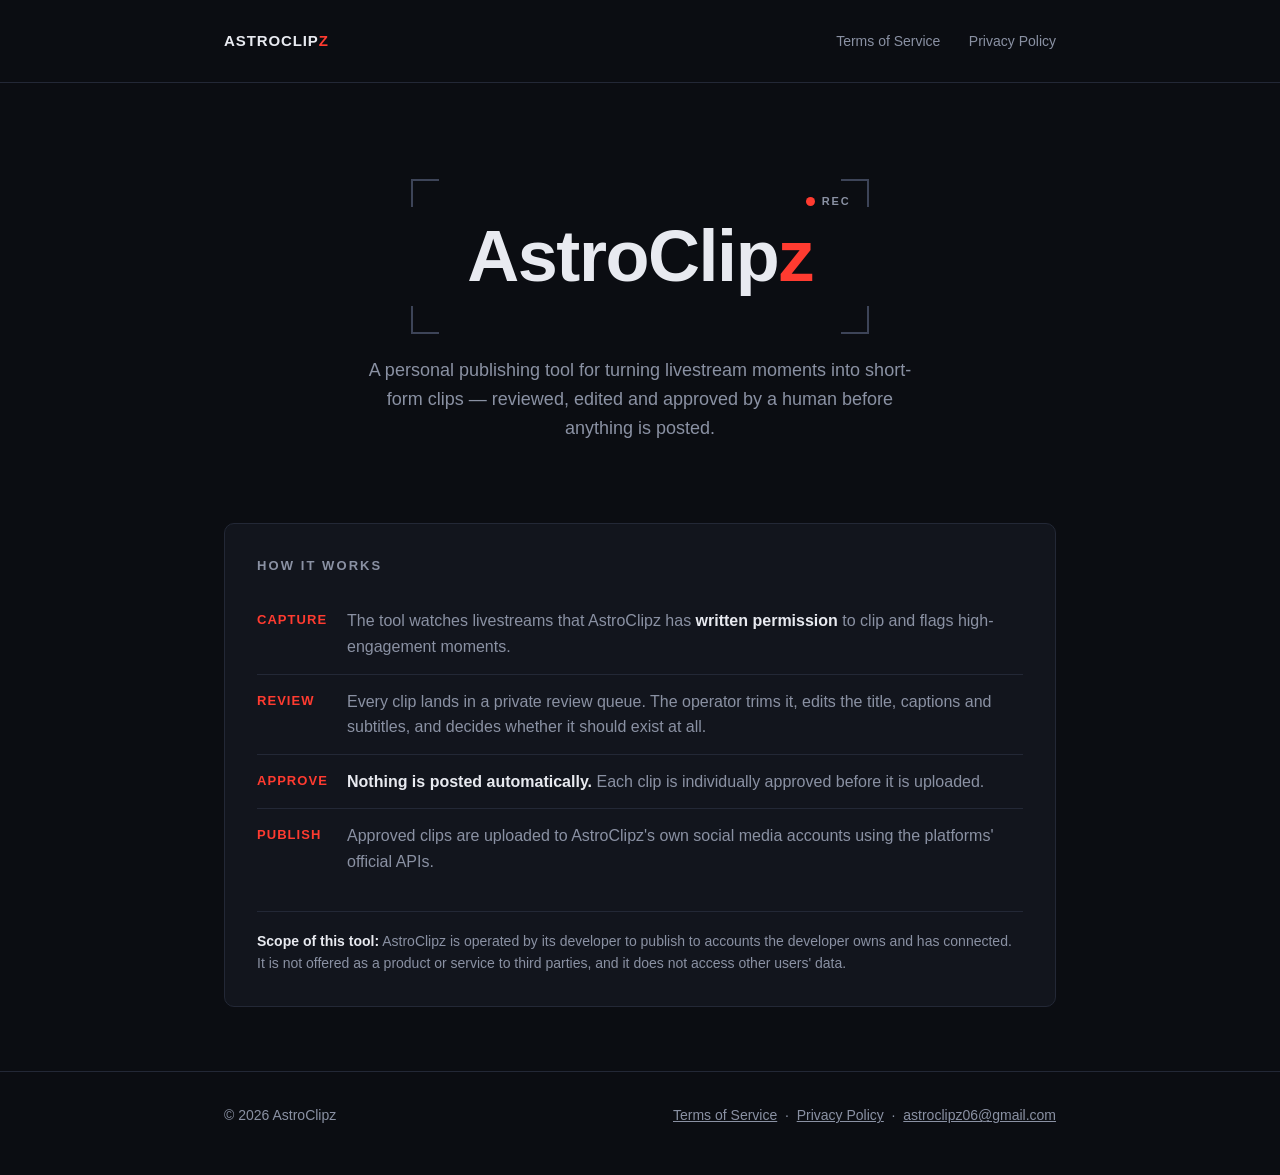
==== index.html @ 6c5e74d5 "Add files via upload" ====
<!DOCTYPE html>
<html lang="en">
<head>
<meta charset="UTF-8">
<meta name="viewport" content="width=device-width, initial-scale=1.0">
<title>AstroClipz — clip publishing tool</title>
<meta name="description" content="AstroClipz is a personal tool for reviewing, editing and publishing short-form livestream clips to AstroClipz's own social accounts.">
<style>
  :root{
    --ink:#0B0D12;        /* page background */
    --panel:#12151D;      /* card background */
    --line:#232836;       /* hairlines */
    --text:#E8EAF0;       /* body text */
    --muted:#8A91A3;      /* secondary text */
    --rec:#FF3B30;        /* record red */
    --frame:#3D4458;      /* viewfinder brackets */
  }
  *{margin:0;padding:0;box-sizing:border-box}
  html{scroll-behavior:smooth}
  @media (prefers-reduced-motion: reduce){
    html{scroll-behavior:auto}
    *{animation:none!important;transition:none!important}
  }
  body{
    background:var(--ink);
    color:var(--text);
    font-family:-apple-system,BlinkMacSystemFont,"Segoe UI",Roboto,Helvetica,Arial,sans-serif;
    line-height:1.6;
    -webkit-font-smoothing:antialiased;
  }
  .wrap{max-width:880px;margin:0 auto;padding:0 24px}

  /* header */
  header{padding:28px 0;border-bottom:1px solid var(--line)}
  header .wrap{display:flex;align-items:center;justify-content:space-between}
  .wordmark{font-weight:800;letter-spacing:.06em;font-size:15px;text-transform:uppercase;color:var(--text);text-decoration:none}
  .wordmark .z{color:var(--rec)}
  nav a{color:var(--muted);text-decoration:none;font-size:14px;margin-left:24px}
  nav a:hover,nav a:focus-visible{color:var(--text)}
  a:focus-visible{outline:2px solid var(--rec);outline-offset:3px;border-radius:2px}

  /* hero — viewfinder signature */
  .hero{padding:96px 0 72px;text-align:center}
  .finder{
    position:relative;display:inline-block;padding:40px 56px;
  }
  .finder::before,.finder::after,
  .finder .b::before,.finder .b::after{
    content:"";position:absolute;width:26px;height:26px;border-color:var(--frame);border-style:solid;border-width:0;
  }
  .finder::before{top:0;left:0;border-top-width:2px;border-left-width:2px}
  .finder::after{top:0;right:0;border-top-width:2px;border-right-width:2px}
  .finder .b::before{bottom:0;left:0;border-bottom-width:2px;border-left-width:2px}
  .finder .b::after{bottom:0;right:0;border-bottom-width:2px;border-right-width:2px}
  .rec{
    position:absolute;top:14px;right:18px;display:flex;align-items:center;gap:7px;
    font-size:11px;letter-spacing:.18em;color:var(--muted);font-weight:600;
  }
  .rec i{width:9px;height:9px;border-radius:50%;background:var(--rec);display:inline-block;animation:blink 1.6s ease-in-out infinite}
  @keyframes blink{0%,100%{opacity:1}50%{opacity:.25}}
  h1{
    font-size:clamp(40px,7.5vw,72px);
    font-weight:800;letter-spacing:-.02em;line-height:1.05;
  }
  h1 .z{color:var(--rec)}
  .tagline{margin-top:22px;color:var(--muted);font-size:18px;max-width:560px;margin-left:auto;margin-right:auto}

  /* what it does */
  .panel{
    background:var(--panel);border:1px solid var(--line);border-radius:10px;
    padding:32px;margin:8px 0 64px;
  }
  .panel h2{font-size:13px;letter-spacing:.16em;text-transform:uppercase;color:var(--muted);margin-bottom:18px;font-weight:700}
  .steps{list-style:none}
  .steps li{
    display:flex;gap:16px;padding:14px 0;border-top:1px solid var(--line);font-size:16px;color:var(--text);
  }
  .steps li:first-child{border-top:none}
  .steps .k{color:var(--rec);font-weight:700;min-width:74px;font-size:13px;letter-spacing:.08em;text-transform:uppercase;padding-top:2px}
  .steps p{color:var(--muted)}
  .steps p strong{color:var(--text);font-weight:600}
  .note{
    margin-top:22px;padding-top:18px;border-top:1px solid var(--line);
    color:var(--muted);font-size:14px;
  }
  .note strong{color:var(--text)}

  /* footer */
  footer{border-top:1px solid var(--line);padding:32px 0 48px;color:var(--muted);font-size:14px}
  footer .wrap{display:flex;flex-wrap:wrap;gap:12px 28px;align-items:center;justify-content:space-between}
  footer a{color:var(--muted)}
  footer a:hover,footer a:focus-visible{color:var(--text)}
  @media(max-width:560px){
    .hero{padding:64px 0 48px}
    .finder{padding:32px 20px}
    nav a{margin-left:16px}
  }
</style>
</head>
<body>

<header>
  <div class="wrap">
    <a class="wordmark" href="./index.html">AstroClip<span class="z">z</span></a>
    <nav>
      <a href="./terms.html">Terms of Service</a>
      <a href="./privacy.html">Privacy Policy</a>
    </nav>
  </div>
</header>

<main>
  <section class="hero wrap">
    <div class="finder">
      <span class="b"></span>
      <span class="rec"><i></i>REC</span>
      <h1>AstroClip<span class="z">z</span></h1>
    </div>
    <p class="tagline">A personal publishing tool for turning livestream moments into short-form clips — reviewed, edited and approved by a human before anything is posted.</p>
  </section>

  <section class="wrap">
    <div class="panel">
      <h2>How it works</h2>
      <ul class="steps">
        <li>
          <span class="k">Capture</span>
          <p>The tool watches livestreams that AstroClipz has <strong>written permission</strong> to clip and flags high-engagement moments.</p>
        </li>
        <li>
          <span class="k">Review</span>
          <p>Every clip lands in a private review queue. The operator trims it, edits the title, captions and subtitles, and decides whether it should exist at all.</p>
        </li>
        <li>
          <span class="k">Approve</span>
          <p><strong>Nothing is posted automatically.</strong> Each clip is individually approved before it is uploaded.</p>
        </li>
        <li>
          <span class="k">Publish</span>
          <p>Approved clips are uploaded to AstroClipz's own social media accounts using the platforms' official APIs.</p>
        </li>
      </ul>
      <p class="note"><strong>Scope of this tool:</strong> AstroClipz is operated by its developer to publish to accounts the developer owns and has connected. It is not offered as a product or service to third parties, and it does not access other users' data.</p>
    </div>
  </section>
</main>

<footer>
  <div class="wrap">
    <span>© 2026 AstroClipz</span>
    <span>
      <a href="./terms.html">Terms of Service</a> &nbsp;·&nbsp;
      <a href="./privacy.html">Privacy Policy</a> &nbsp;·&nbsp;
      <a href="mailto:astroclipz06@gmail.com">astroclipz06@gmail.com</a>
    </span>
  </div>
</footer>

</body>
</html>
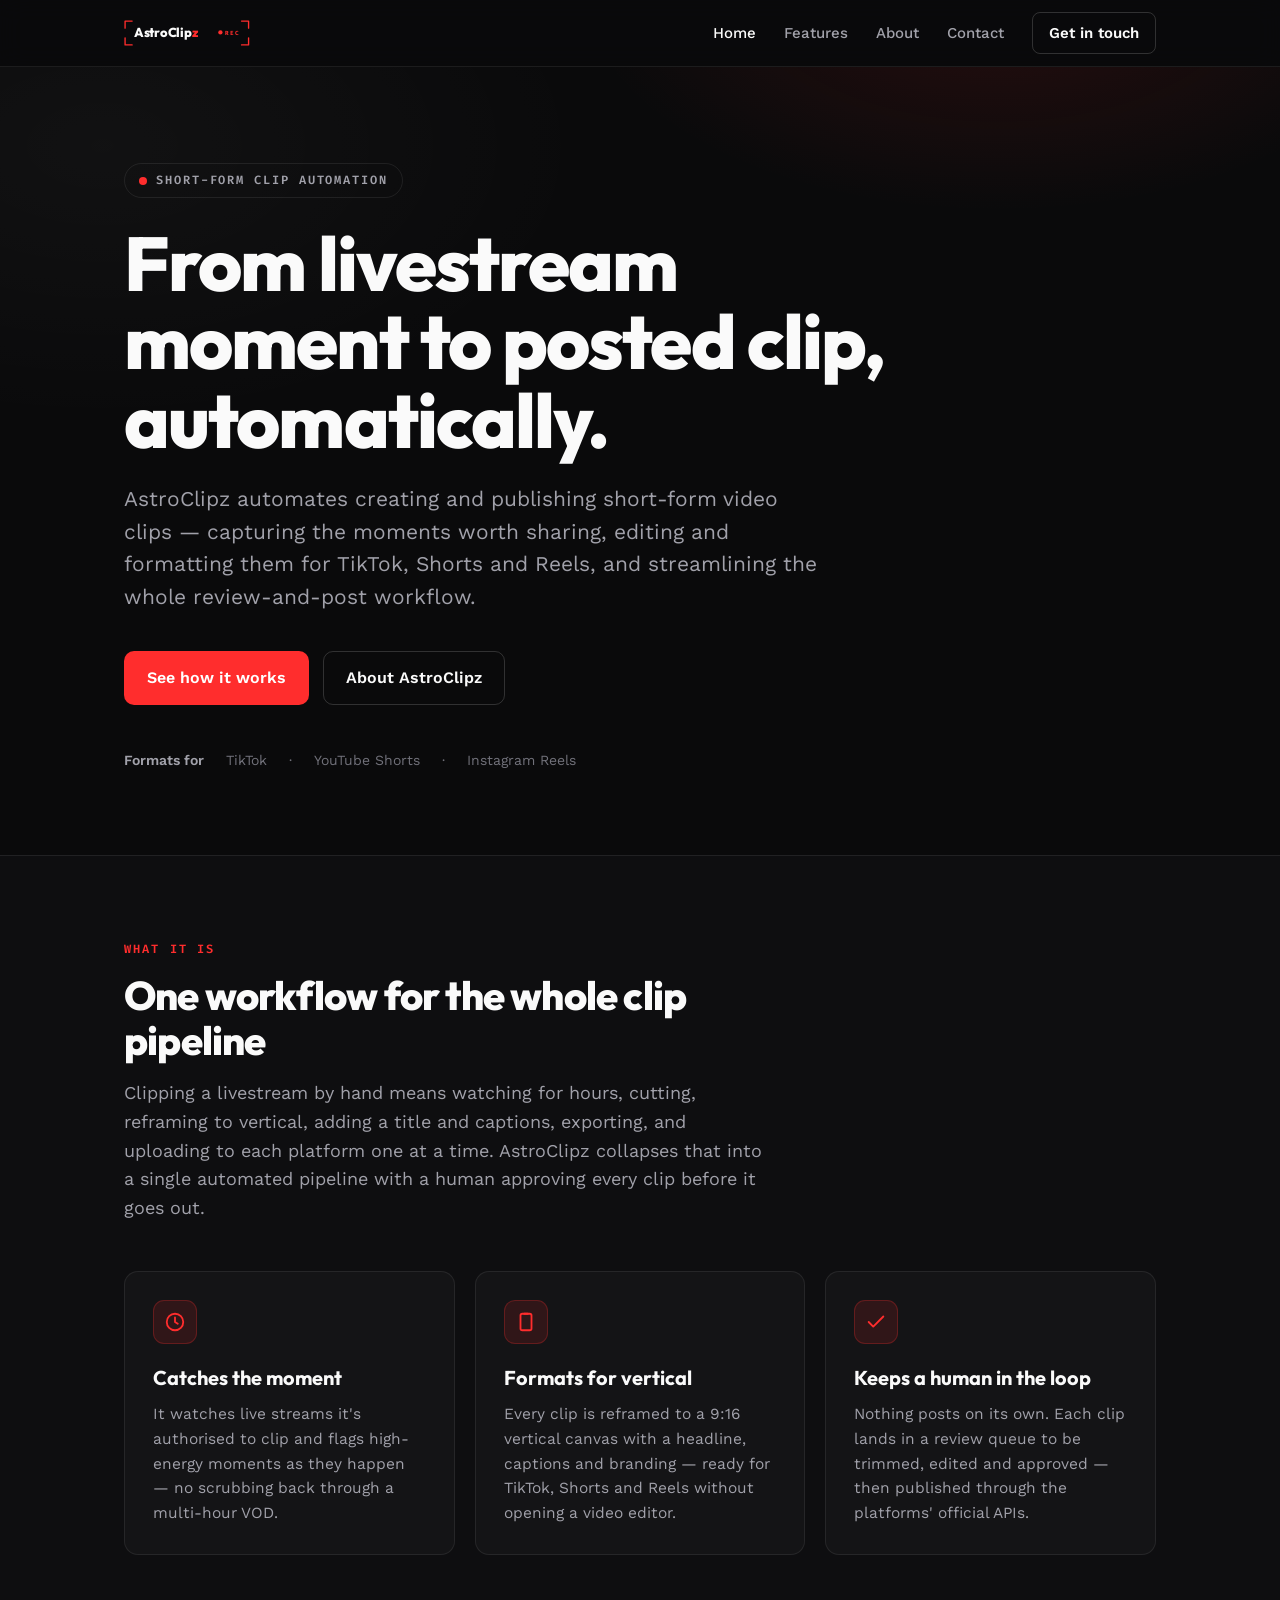
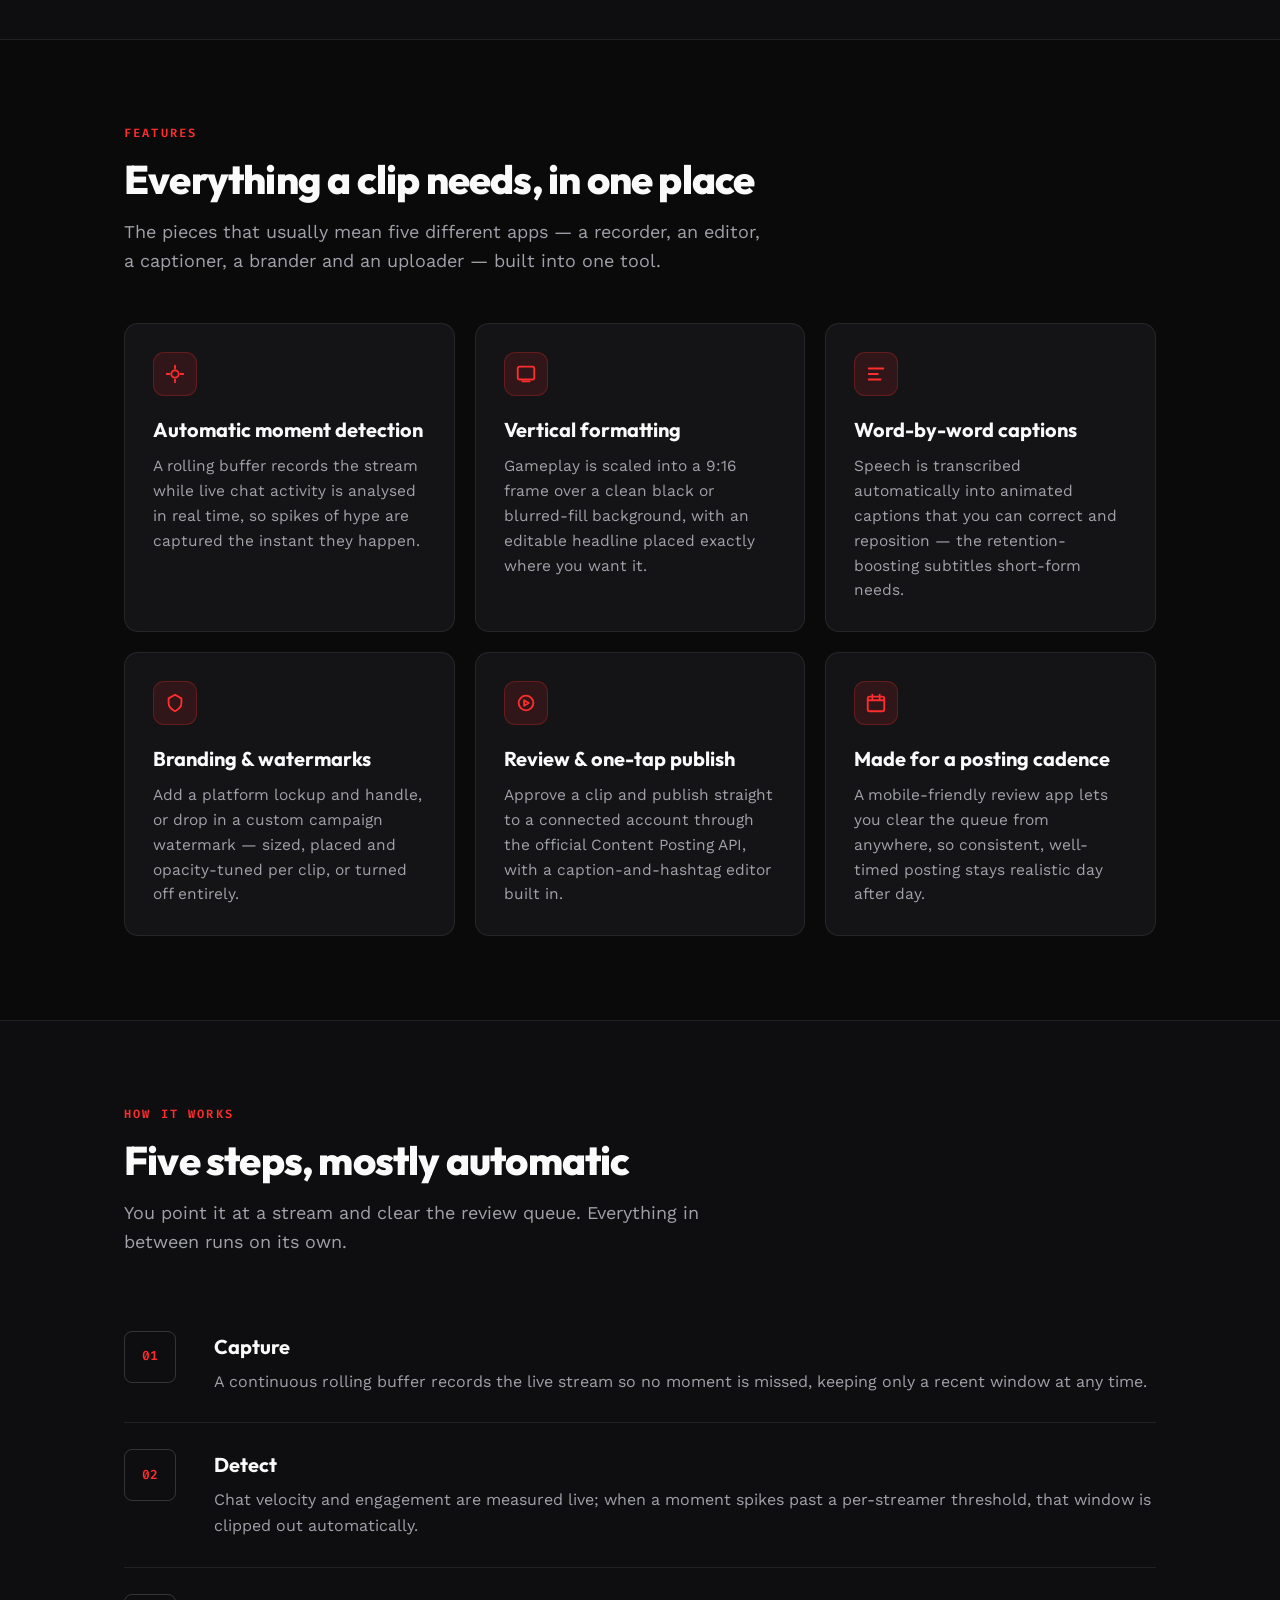
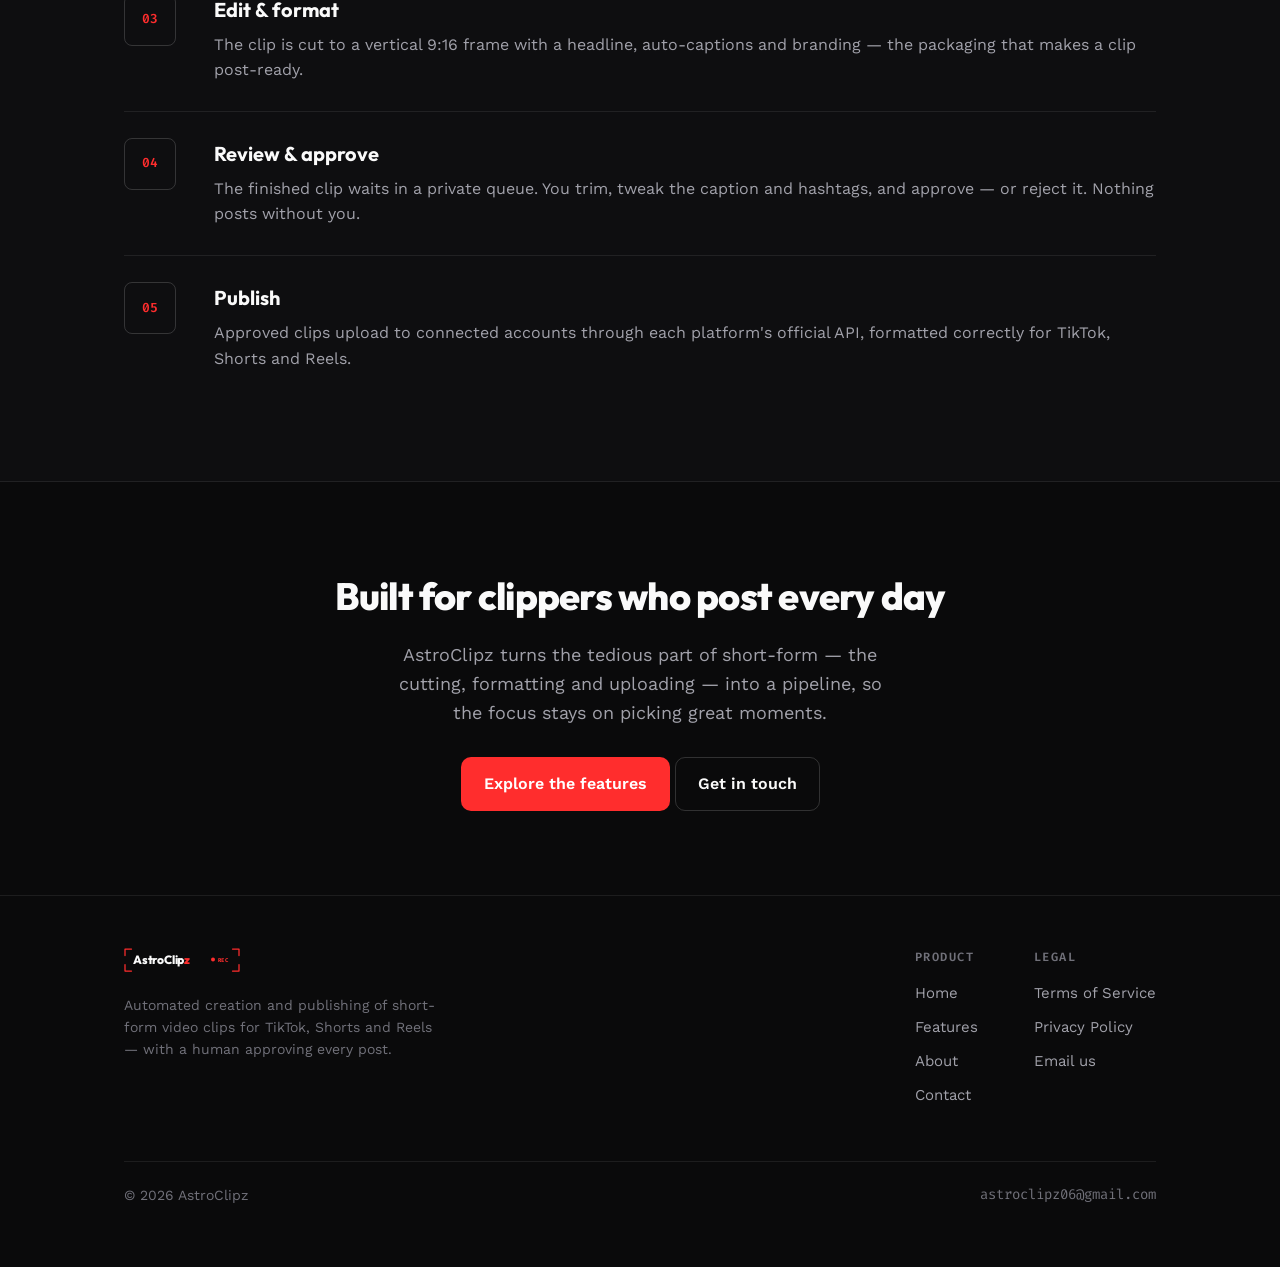
==== commit 4881ae36: "Build full product website: Home, Features, About, Contact Replace the single-screen landing index.h" ====
--- a/index.html
+++ b/index.html
@@ -3,156 +3,219 @@
 <head>
 <meta charset="UTF-8">
 <meta name="viewport" content="width=device-width, initial-scale=1.0">
-<title>AstroClipz — clip publishing tool</title>
-<meta name="description" content="AstroClipz is a personal tool for reviewing, editing and publishing short-form livestream clips to AstroClipz's own social accounts.">
-<style>
-  :root{
-    --ink:#0B0D12;        /* page background */
-    --panel:#12151D;      /* card background */
-    --line:#232836;       /* hairlines */
-    --text:#E8EAF0;       /* body text */
-    --muted:#8A91A3;      /* secondary text */
-    --rec:#FF3B30;        /* record red */
-    --frame:#3D4458;      /* viewfinder brackets */
-  }
-  *{margin:0;padding:0;box-sizing:border-box}
-  html{scroll-behavior:smooth}
-  @media (prefers-reduced-motion: reduce){
-    html{scroll-behavior:auto}
-    *{animation:none!important;transition:none!important}
-  }
-  body{
-    background:var(--ink);
-    color:var(--text);
-    font-family:-apple-system,BlinkMacSystemFont,"Segoe UI",Roboto,Helvetica,Arial,sans-serif;
-    line-height:1.6;
-    -webkit-font-smoothing:antialiased;
-  }
-  .wrap{max-width:880px;margin:0 auto;padding:0 24px}
-
-  /* header */
-  header{padding:28px 0;border-bottom:1px solid var(--line)}
-  header .wrap{display:flex;align-items:center;justify-content:space-between}
-  .wordmark{font-weight:800;letter-spacing:.06em;font-size:15px;text-transform:uppercase;color:var(--text);text-decoration:none}
-  .wordmark .z{color:var(--rec)}
-  nav a{color:var(--muted);text-decoration:none;font-size:14px;margin-left:24px}
-  nav a:hover,nav a:focus-visible{color:var(--text)}
-  a:focus-visible{outline:2px solid var(--rec);outline-offset:3px;border-radius:2px}
-
-  /* hero — viewfinder signature */
-  .hero{padding:96px 0 72px;text-align:center}
-  .finder{
-    position:relative;display:inline-block;padding:40px 56px;
-  }
-  .finder::before,.finder::after,
-  .finder .b::before,.finder .b::after{
-    content:"";position:absolute;width:26px;height:26px;border-color:var(--frame);border-style:solid;border-width:0;
-  }
-  .finder::before{top:0;left:0;border-top-width:2px;border-left-width:2px}
-  .finder::after{top:0;right:0;border-top-width:2px;border-right-width:2px}
-  .finder .b::before{bottom:0;left:0;border-bottom-width:2px;border-left-width:2px}
-  .finder .b::after{bottom:0;right:0;border-bottom-width:2px;border-right-width:2px}
-  .rec{
-    position:absolute;top:14px;right:18px;display:flex;align-items:center;gap:7px;
-    font-size:11px;letter-spacing:.18em;color:var(--muted);font-weight:600;
-  }
-  .rec i{width:9px;height:9px;border-radius:50%;background:var(--rec);display:inline-block;animation:blink 1.6s ease-in-out infinite}
-  @keyframes blink{0%,100%{opacity:1}50%{opacity:.25}}
-  h1{
-    font-size:clamp(40px,7.5vw,72px);
-    font-weight:800;letter-spacing:-.02em;line-height:1.05;
-  }
-  h1 .z{color:var(--rec)}
-  .tagline{margin-top:22px;color:var(--muted);font-size:18px;max-width:560px;margin-left:auto;margin-right:auto}
-
-  /* what it does */
-  .panel{
-    background:var(--panel);border:1px solid var(--line);border-radius:10px;
-    padding:32px;margin:8px 0 64px;
-  }
-  .panel h2{font-size:13px;letter-spacing:.16em;text-transform:uppercase;color:var(--muted);margin-bottom:18px;font-weight:700}
-  .steps{list-style:none}
-  .steps li{
-    display:flex;gap:16px;padding:14px 0;border-top:1px solid var(--line);font-size:16px;color:var(--text);
-  }
-  .steps li:first-child{border-top:none}
-  .steps .k{color:var(--rec);font-weight:700;min-width:74px;font-size:13px;letter-spacing:.08em;text-transform:uppercase;padding-top:2px}
-  .steps p{color:var(--muted)}
-  .steps p strong{color:var(--text);font-weight:600}
-  .note{
-    margin-top:22px;padding-top:18px;border-top:1px solid var(--line);
-    color:var(--muted);font-size:14px;
-  }
-  .note strong{color:var(--text)}
-
-  /* footer */
-  footer{border-top:1px solid var(--line);padding:32px 0 48px;color:var(--muted);font-size:14px}
-  footer .wrap{display:flex;flex-wrap:wrap;gap:12px 28px;align-items:center;justify-content:space-between}
-  footer a{color:var(--muted)}
-  footer a:hover,footer a:focus-visible{color:var(--text)}
-  @media(max-width:560px){
-    .hero{padding:64px 0 48px}
-    .finder{padding:32px 20px}
-    nav a{margin-left:16px}
-  }
-</style>
+<title>AstroClipz — automated short-form clip creation &amp; publishing</title>
+<meta name="description" content="AstroClipz automates creating and publishing short-form video clips — capturing livestream moments, editing and formatting them for TikTok, Shorts and Reels, and streamlining the review-and-post workflow.">
+<meta property="og:title" content="AstroClipz — automated short-form clip creation & publishing">
+<meta property="og:description" content="Capture livestream moments, format them for TikTok, Shorts and Reels, and publish — all from one review-and-post workflow.">
+<meta property="og:type" content="website">
+<link rel="preconnect" href="https://fonts.googleapis.com">
+<link rel="preconnect" href="https://fonts.gstatic.com" crossorigin>
+<link href="https://fonts.googleapis.com/css2?family=Outfit:wght@500;600;700;800&family=Work+Sans:wght@400;500;600;700&family=Fira+Code:wght@400;500;600&display=swap" rel="stylesheet">
+<link rel="icon" href="data:image/svg+xml,%3Csvg xmlns='http://www.w3.org/2000/svg' viewBox='0 0 32 32'%3E%3Crect width='32' height='32' rx='7' fill='%230a0a0b'/%3E%3Ctext x='16' y='23' font-family='Outfit,sans-serif' font-size='20' font-weight='800' text-anchor='middle' fill='%23fafafa'%3Ea%3Ctspan fill='%23ff2d2d'%3Ez%3C/tspan%3E%3C/text%3E%3C/svg%3E">
+<link rel="stylesheet" href="./styles.css">
 </head>
 <body>
 
-<header>
+<header class="site-header">
   <div class="wrap">
-    <a class="wordmark" href="./index.html">AstroClip<span class="z">z</span></a>
-    <nav>
-      <a href="./terms.html">Terms of Service</a>
-      <a href="./privacy.html">Privacy Policy</a>
+    <a class="brand" href="./index.html" aria-label="AstroClipz home">
+      <svg viewBox="0 0 232 48" role="img" aria-label="AstroClipz" xmlns="http://www.w3.org/2000/svg">
+        <g fill="none" stroke="var(--red)" stroke-width="2.5" stroke-linecap="round" stroke-linejoin="round">
+          <path d="M2 15 L2 2 L15 2"/><path d="M217 2 L230 2 L230 15"/>
+          <path d="M2 33 L2 46 L15 46"/><path d="M217 46 L230 46 L230 33"/>
+        </g>
+        <text x="18" y="32" font-family="Outfit, sans-serif" font-size="24" font-weight="800" letter-spacing="-0.4">
+          <tspan fill="var(--text)">AstroClip</tspan><tspan fill="var(--red)">z</tspan>
+        </text>
+        <circle cx="178" cy="23" r="4" fill="var(--red)"/>
+        <text x="187" y="27" font-family="Fira Code, monospace" font-size="11" font-weight="700" letter-spacing="1.5" fill="var(--red)">REC</text>
+      </svg>
+    </a>
+    <button class="nav-toggle" aria-label="Menu" aria-expanded="false" onclick="var n=document.getElementById('nav');n.classList.toggle('open');this.setAttribute('aria-expanded',n.classList.contains('open'))">
+      <svg viewBox="0 0 24 24" fill="none" stroke="currentColor" stroke-width="2" stroke-linecap="round"><path d="M4 7h16M4 12h16M4 17h16"/></svg>
+    </button>
+    <nav class="nav" id="nav">
+      <a href="./index.html" class="active">Home</a>
+      <a href="./features.html">Features</a>
+      <a href="./about.html">About</a>
+      <a href="./contact.html">Contact</a>
+      <a href="./contact.html" class="cta">Get in touch</a>
     </nav>
   </div>
 </header>
 
 <main>
-  <section class="hero wrap">
-    <div class="finder">
-      <span class="b"></span>
-      <span class="rec"><i></i>REC</span>
-      <h1>AstroClip<span class="z">z</span></h1>
-    </div>
-    <p class="tagline">A personal publishing tool for turning livestream moments into short-form clips — reviewed, edited and approved by a human before anything is posted.</p>
-  </section>
-
-  <section class="wrap">
-    <div class="panel">
-      <h2>How it works</h2>
-      <ul class="steps">
-        <li>
-          <span class="k">Capture</span>
-          <p>The tool watches livestreams that AstroClipz has <strong>written permission</strong> to clip and flags high-engagement moments.</p>
-        </li>
-        <li>
-          <span class="k">Review</span>
-          <p>Every clip lands in a private review queue. The operator trims it, edits the title, captions and subtitles, and decides whether it should exist at all.</p>
-        </li>
-        <li>
-          <span class="k">Approve</span>
-          <p><strong>Nothing is posted automatically.</strong> Each clip is individually approved before it is uploaded.</p>
-        </li>
-        <li>
-          <span class="k">Publish</span>
-          <p>Approved clips are uploaded to AstroClipz's own social media accounts using the platforms' official APIs.</p>
-        </li>
-      </ul>
-      <p class="note"><strong>Scope of this tool:</strong> AstroClipz is operated by its developer to publish to accounts the developer owns and has connected. It is not offered as a product or service to third parties, and it does not access other users' data.</p>
+  <!-- Hero -->
+  <section class="hero">
+    <div class="wrap">
+      <span class="eyebrow"><i></i>Short-form clip automation</span>
+      <h1 class="font-display">From livestream moment to posted clip, automatically.</h1>
+      <p class="lede">AstroClipz automates creating and publishing short-form video clips — capturing the moments worth sharing, editing and formatting them for TikTok, Shorts and Reels, and streamlining the whole review-and-post workflow.</p>
+      <div class="actions">
+        <a class="btn btn-primary" href="./features.html">See how it works</a>
+        <a class="btn btn-ghost" href="./about.html">About AstroClipz</a>
+      </div>
+      <div class="platforms">
+        <b>Formats for</b>
+        <span>TikTok</span><span>·</span><span>YouTube Shorts</span><span>·</span><span>Instagram Reels</span>
+      </div>
+    </div>
+  </section>
+
+  <!-- What it is -->
+  <section class="band">
+    <div class="wrap">
+      <div class="section-head">
+        <div class="kicker">What it is</div>
+        <h2 class="font-display">One workflow for the whole clip pipeline</h2>
+        <p>Clipping a livestream by hand means watching for hours, cutting, reframing to vertical, adding a title and captions, exporting, and uploading to each platform one at a time. AstroClipz collapses that into a single automated pipeline with a human approving every clip before it goes out.</p>
+      </div>
+      <div class="grid">
+        <div class="card">
+          <div class="ico" aria-hidden="true"><svg viewBox="0 0 24 24" fill="none" stroke="currentColor" stroke-width="2" stroke-linecap="round" stroke-linejoin="round"><circle cx="12" cy="12" r="9"/><path d="M12 7v5l3 2"/></svg></div>
+          <h3>Catches the moment</h3>
+          <p>It watches live streams it's authorised to clip and flags high-energy moments as they happen — no scrubbing back through a multi-hour VOD.</p>
+        </div>
+        <div class="card">
+          <div class="ico" aria-hidden="true"><svg viewBox="0 0 24 24" fill="none" stroke="currentColor" stroke-width="2" stroke-linecap="round" stroke-linejoin="round"><rect x="6" y="3" width="12" height="18" rx="2"/><path d="M10 3h4"/></svg></div>
+          <h3>Formats for vertical</h3>
+          <p>Every clip is reframed to a 9:16 vertical canvas with a headline, captions and branding — ready for TikTok, Shorts and Reels without opening a video editor.</p>
+        </div>
+        <div class="card">
+          <div class="ico" aria-hidden="true"><svg viewBox="0 0 24 24" fill="none" stroke="currentColor" stroke-width="2" stroke-linecap="round" stroke-linejoin="round"><path d="M4 12l5 5L20 6"/></svg></div>
+          <h3>Keeps a human in the loop</h3>
+          <p>Nothing posts on its own. Each clip lands in a review queue to be trimmed, edited and approved — then published through the platforms' official APIs.</p>
+        </div>
+      </div>
+    </div>
+  </section>
+
+  <!-- Features -->
+  <section>
+    <div class="wrap">
+      <div class="section-head">
+        <div class="kicker">Features</div>
+        <h2 class="font-display">Everything a clip needs, in one place</h2>
+        <p>The pieces that usually mean five different apps — a recorder, an editor, a captioner, a brander and an uploader — built into one tool.</p>
+      </div>
+      <div class="grid">
+        <div class="card">
+          <div class="ico" aria-hidden="true"><svg viewBox="0 0 24 24" fill="none" stroke="currentColor" stroke-width="2" stroke-linecap="round" stroke-linejoin="round"><path d="M12 3v3M12 18v3M3 12h3M18 12h3"/><circle cx="12" cy="12" r="4"/></svg></div>
+          <h3>Automatic moment detection</h3>
+          <p>A rolling buffer records the stream while live chat activity is analysed in real time, so spikes of hype are captured the instant they happen.</p>
+        </div>
+        <div class="card">
+          <div class="ico" aria-hidden="true"><svg viewBox="0 0 24 24" fill="none" stroke="currentColor" stroke-width="2" stroke-linecap="round" stroke-linejoin="round"><rect x="3" y="4" width="18" height="14" rx="2"/><path d="M8 20h8"/></svg></div>
+          <h3>Vertical formatting</h3>
+          <p>Gameplay is scaled into a 9:16 frame over a clean black or blurred-fill background, with an editable headline placed exactly where you want it.</p>
+        </div>
+        <div class="card">
+          <div class="ico" aria-hidden="true"><svg viewBox="0 0 24 24" fill="none" stroke="currentColor" stroke-width="2" stroke-linecap="round" stroke-linejoin="round"><path d="M4 6h16M4 12h10M4 18h13"/></svg></div>
+          <h3>Word-by-word captions</h3>
+          <p>Speech is transcribed automatically into animated captions that you can correct and reposition — the retention-boosting subtitles short-form needs.</p>
+        </div>
+        <div class="card">
+          <div class="ico" aria-hidden="true"><svg viewBox="0 0 24 24" fill="none" stroke="currentColor" stroke-width="2" stroke-linecap="round" stroke-linejoin="round"><path d="M12 3l7 4v5c0 4-3 7-7 9-4-2-7-5-7-9V7z"/></svg></div>
+          <h3>Branding &amp; watermarks</h3>
+          <p>Add a platform lockup and handle, or drop in a custom campaign watermark — sized, placed and opacity-tuned per clip, or turned off entirely.</p>
+        </div>
+        <div class="card">
+          <div class="ico" aria-hidden="true"><svg viewBox="0 0 24 24" fill="none" stroke="currentColor" stroke-width="2" stroke-linecap="round" stroke-linejoin="round"><path d="M4 12a8 8 0 1 0 16 0 8 8 0 0 0-16 0z"/><path d="M10 9l5 3-5 3z"/></svg></div>
+          <h3>Review &amp; one-tap publish</h3>
+          <p>Approve a clip and publish straight to a connected account through the official Content Posting API, with a caption-and-hashtag editor built in.</p>
+        </div>
+        <div class="card">
+          <div class="ico" aria-hidden="true"><svg viewBox="0 0 24 24" fill="none" stroke="currentColor" stroke-width="2" stroke-linecap="round" stroke-linejoin="round"><rect x="3" y="5" width="18" height="16" rx="2"/><path d="M3 9h18M8 3v4M16 3v4"/></svg></div>
+          <h3>Made for a posting cadence</h3>
+          <p>A mobile-friendly review app lets you clear the queue from anywhere, so consistent, well-timed posting stays realistic day after day.</p>
+        </div>
+      </div>
+    </div>
+  </section>
+
+  <!-- How it works -->
+  <section class="band">
+    <div class="wrap">
+      <div class="section-head">
+        <div class="kicker">How it works</div>
+        <h2 class="font-display">Five steps, mostly automatic</h2>
+        <p>You point it at a stream and clear the review queue. Everything in between runs on its own.</p>
+      </div>
+      <div class="steps">
+        <div class="step">
+          <div class="num">01</div>
+          <div><h3>Capture</h3><p>A continuous rolling buffer records the live stream so no moment is missed, keeping only a recent window at any time.</p></div>
+        </div>
+        <div class="step">
+          <div class="num">02</div>
+          <div><h3>Detect</h3><p>Chat velocity and engagement are measured live; when a moment spikes past a per-streamer threshold, that window is clipped out automatically.</p></div>
+        </div>
+        <div class="step">
+          <div class="num">03</div>
+          <div><h3>Edit &amp; format</h3><p>The clip is cut to a vertical 9:16 frame with a headline, auto-captions and branding — the packaging that makes a clip post-ready.</p></div>
+        </div>
+        <div class="step">
+          <div class="num">04</div>
+          <div><h3>Review &amp; approve</h3><p>The finished clip waits in a private queue. You trim, tweak the caption and hashtags, and approve — or reject it. Nothing posts without you.</p></div>
+        </div>
+        <div class="step">
+          <div class="num">05</div>
+          <div><h3>Publish</h3><p>Approved clips upload to connected accounts through each platform's official API, formatted correctly for TikTok, Shorts and Reels.</p></div>
+        </div>
+      </div>
+    </div>
+  </section>
+
+  <!-- CTA -->
+  <section class="cta-strip">
+    <div class="wrap">
+      <h2 class="font-display">Built for clippers who post every day</h2>
+      <p>AstroClipz turns the tedious part of short-form — the cutting, formatting and uploading — into a pipeline, so the focus stays on picking great moments.</p>
+      <div class="actions" style="justify-content:center">
+        <a class="btn btn-primary" href="./features.html">Explore the features</a>
+        <a class="btn btn-ghost" href="./contact.html">Get in touch</a>
+      </div>
     </div>
   </section>
 </main>
 
-<footer>
+<footer class="site-footer">
   <div class="wrap">
-    <span>© 2026 AstroClipz</span>
-    <span>
-      <a href="./terms.html">Terms of Service</a> &nbsp;·&nbsp;
-      <a href="./privacy.html">Privacy Policy</a> &nbsp;·&nbsp;
-      <a href="mailto:astroclipz06@gmail.com">astroclipz06@gmail.com</a>
-    </span>
+    <div class="cols">
+      <div class="about">
+        <svg viewBox="0 0 232 48" role="img" aria-label="AstroClipz" xmlns="http://www.w3.org/2000/svg">
+          <g fill="none" stroke="var(--red)" stroke-width="2.5" stroke-linecap="round" stroke-linejoin="round">
+            <path d="M2 15 L2 2 L15 2"/><path d="M217 2 L230 2 L230 15"/>
+            <path d="M2 33 L2 46 L15 46"/><path d="M217 46 L230 46 L230 33"/>
+          </g>
+          <text x="18" y="32" font-family="Outfit, sans-serif" font-size="24" font-weight="800" letter-spacing="-0.4">
+            <tspan fill="var(--text)">AstroClip</tspan><tspan fill="var(--red)">z</tspan>
+          </text>
+          <circle cx="178" cy="23" r="4" fill="var(--red)"/>
+          <text x="187" y="27" font-family="Fira Code, monospace" font-size="11" font-weight="700" letter-spacing="1.5" fill="var(--red)">REC</text>
+        </svg>
+        <p>Automated creation and publishing of short-form video clips for TikTok, Shorts and Reels — with a human approving every post.</p>
+      </div>
+      <div class="footer-nav">
+        <div>
+          <h4>Product</h4>
+          <a href="./index.html">Home</a>
+          <a href="./features.html">Features</a>
+          <a href="./about.html">About</a>
+          <a href="./contact.html">Contact</a>
+        </div>
+        <div>
+          <h4>Legal</h4>
+          <a href="./terms.html">Terms of Service</a>
+          <a href="./privacy.html">Privacy Policy</a>
+          <a href="mailto:astroclipz06@gmail.com">Email us</a>
+        </div>
+      </div>
+    </div>
+    <div class="footer-bottom">
+      <span>© 2026 AstroClipz</span>
+      <span class="mono">astroclipz06@gmail.com</span>
+    </div>
   </div>
 </footer>
 
--- a/styles.css
+++ b/styles.css
@@ -0,0 +1,251 @@
+/* ── AstroClipz public site ───────────────────────────────────────────────
+   Shared styles for the product site. Brand tokens mirror the AstroClipz app
+   (ui/src/index.css): deep near-black + REC red, Outfit / Work Sans / Fira
+   Code. Static, no build step — GitHub Pages serves this file directly. */
+
+:root {
+  --bg: #0a0a0b;          /* page background (near-black) */
+  --bg-soft: #0e0e10;     /* alternating section band */
+  --surface: #141416;     /* cards / panels */
+  --raised: #1c1c1f;      /* chips / inset blocks */
+  --border: rgba(255, 255, 255, 0.08);
+  --border-strong: rgba(255, 255, 255, 0.16);
+  --text: #fafafa;
+  --text-muted: #a1a1aa;
+  --text-dim: #71717a;
+  --red: #ff2d2d;         /* brand red — REC / accent */
+  --red-press: #d41f1f;
+  --red-soft: rgba(255, 45, 45, 0.12);
+  --maxw: 1080px;
+}
+
+* { margin: 0; padding: 0; box-sizing: border-box; }
+html { scroll-behavior: smooth; -webkit-text-size-adjust: 100%; }
+
+body {
+  background: var(--bg);
+  color: var(--text);
+  font-family: "Work Sans", system-ui, -apple-system, "Segoe UI", Roboto, sans-serif;
+  font-size: 16px;
+  line-height: 1.6;
+  -webkit-font-smoothing: antialiased;
+  text-rendering: optimizeLegibility;
+}
+
+.font-display { font-family: "Outfit", system-ui, sans-serif; }
+.mono { font-family: "Fira Code", ui-monospace, monospace; font-variant-numeric: tabular-nums; }
+
+.wrap { max-width: var(--maxw); margin: 0 auto; padding: 0 24px; }
+
+a { color: var(--text); text-decoration: none; }
+a:hover { color: #fff; }
+:focus-visible { outline: 2px solid var(--red); outline-offset: 3px; border-radius: 3px; }
+
+@media (prefers-reduced-motion: reduce) {
+  html { scroll-behavior: auto; }
+  *, *::before, *::after { animation: none !important; transition: none !important; }
+}
+
+/* ── Header / nav ─────────────────────────────────────────────────────── */
+.site-header {
+  position: sticky; top: 0; z-index: 50;
+  background: rgba(10, 10, 11, 0.82);
+  backdrop-filter: blur(12px);
+  -webkit-backdrop-filter: blur(12px);
+  border-bottom: 1px solid var(--border);
+}
+.site-header .wrap {
+  display: flex; align-items: center; justify-content: space-between;
+  height: 66px;
+}
+.brand { display: flex; align-items: center; }
+.brand svg { height: 26px; width: auto; display: block; }
+.nav { display: flex; align-items: center; gap: 28px; }
+.nav a {
+  color: var(--text-muted); font-size: 15px; font-weight: 500;
+  transition: color .15s ease;
+}
+.nav a:hover, .nav a.active { color: var(--text); }
+.nav a.active { color: var(--text); }
+.nav .cta {
+  color: var(--text); font-weight: 600; padding: 8px 16px;
+  border: 1px solid var(--border-strong); border-radius: 8px;
+}
+.nav .cta:hover { border-color: var(--red); }
+
+.nav-toggle {
+  display: none; background: none; border: 1px solid var(--border-strong);
+  border-radius: 8px; width: 40px; height: 40px; cursor: pointer;
+  color: var(--text); align-items: center; justify-content: center;
+}
+.nav-toggle svg { width: 20px; height: 20px; }
+
+@media (max-width: 720px) {
+  .nav-toggle { display: inline-flex; }
+  .nav {
+    position: absolute; top: 66px; left: 0; right: 0;
+    flex-direction: column; align-items: stretch; gap: 0;
+    background: var(--surface); border-bottom: 1px solid var(--border);
+    padding: 8px 0; display: none;
+  }
+  .nav.open { display: flex; }
+  .nav a { padding: 14px 24px; font-size: 16px; }
+  .nav .cta { margin: 8px 24px; text-align: center; border-radius: 8px; }
+}
+
+/* ── Buttons ──────────────────────────────────────────────────────────── */
+.btn {
+  display: inline-flex; align-items: center; gap: 8px;
+  font-family: "Work Sans", sans-serif; font-weight: 600; font-size: 16px;
+  padding: 13px 22px; border-radius: 10px; cursor: pointer;
+  transition: background .15s ease, border-color .15s ease, transform .05s ease;
+  border: 1px solid transparent;
+}
+.btn:active { transform: translateY(1px); }
+.btn-primary { background: var(--red); color: #fff; }
+.btn-primary:hover { background: var(--red-press); color: #fff; }
+.btn-ghost { border-color: var(--border-strong); color: var(--text); }
+.btn-ghost:hover { border-color: var(--text-muted); color: #fff; }
+
+/* ── Hero ─────────────────────────────────────────────────────────────── */
+.hero { padding: 96px 0 84px; position: relative; overflow: hidden; }
+.hero::before {
+  content: ""; position: absolute; inset: 0;
+  background:
+    radial-gradient(600px 320px at 78% -10%, var(--red-soft), transparent 70%),
+    radial-gradient(700px 400px at 8% 10%, rgba(255,255,255,0.03), transparent 70%);
+  pointer-events: none;
+}
+.hero .wrap { position: relative; }
+.eyebrow {
+  display: inline-flex; align-items: center; gap: 9px;
+  font-family: "Fira Code", monospace; font-size: 12px; font-weight: 600;
+  letter-spacing: .16em; text-transform: uppercase; color: var(--text-muted);
+  border: 1px solid var(--border); border-radius: 999px; padding: 7px 14px;
+  margin-bottom: 26px;
+}
+.eyebrow i {
+  width: 8px; height: 8px; border-radius: 50%; background: var(--red);
+  display: inline-block; animation: blink 1.6s ease-in-out infinite;
+}
+@keyframes blink { 0%,100%{opacity:1} 50%{opacity:.25} }
+
+.hero h1 {
+  font-family: "Outfit", sans-serif; font-weight: 800;
+  font-size: clamp(42px, 6.4vw, 76px); line-height: 1.03;
+  letter-spacing: -.025em; max-width: 16ch;
+}
+.hero h1 .z, h1 .z, h2 .z { color: var(--red); }
+.hero .lede {
+  margin-top: 24px; font-size: clamp(18px, 2.2vw, 21px);
+  color: var(--text-muted); max-width: 54ch; line-height: 1.55;
+}
+.hero .actions { margin-top: 38px; display: flex; flex-wrap: wrap; gap: 14px; }
+.hero .platforms {
+  margin-top: 44px; display: flex; flex-wrap: wrap; gap: 10px 22px; align-items: center;
+  color: var(--text-dim); font-size: 14px;
+}
+.hero .platforms span { display: inline-flex; align-items: center; gap: 8px; }
+.hero .platforms b { color: var(--text-muted); font-weight: 600; }
+
+/* ── Section scaffolding ──────────────────────────────────────────────── */
+section { padding: 84px 0; }
+.band { background: var(--bg-soft); border-top: 1px solid var(--border); border-bottom: 1px solid var(--border); }
+.section-head { max-width: 640px; margin-bottom: 48px; }
+.kicker {
+  font-family: "Fira Code", monospace; font-size: 12px; font-weight: 600;
+  letter-spacing: .18em; text-transform: uppercase; color: var(--red);
+  margin-bottom: 14px;
+}
+.section-head h2 {
+  font-family: "Outfit", sans-serif; font-weight: 800;
+  font-size: clamp(28px, 4vw, 40px); letter-spacing: -.02em; line-height: 1.12;
+}
+.section-head p { margin-top: 16px; color: var(--text-muted); font-size: 18px; }
+
+/* ── Feature cards ────────────────────────────────────────────────────── */
+.grid {
+  display: grid; gap: 20px;
+  grid-template-columns: repeat(auto-fit, minmax(280px, 1fr));
+}
+.card {
+  background: var(--surface); border: 1px solid var(--border);
+  border-radius: 14px; padding: 28px;
+  transition: border-color .18s ease, transform .18s ease;
+}
+.card:hover { border-color: var(--border-strong); transform: translateY(-2px); }
+.card .ico {
+  width: 44px; height: 44px; border-radius: 11px;
+  background: var(--red-soft); border: 1px solid rgba(255,45,45,0.25);
+  display: flex; align-items: center; justify-content: center; margin-bottom: 18px;
+  color: var(--red);
+}
+.card .ico svg { width: 22px; height: 22px; }
+.card h3 { font-family: "Outfit", sans-serif; font-size: 20px; font-weight: 700; margin-bottom: 8px; }
+.card p { color: var(--text-muted); font-size: 15.5px; }
+
+/* ── How-it-works steps ───────────────────────────────────────────────── */
+.steps { display: grid; gap: 2px; counter-reset: step; }
+.step {
+  display: grid; grid-template-columns: 68px 1fr; gap: 22px; align-items: start;
+  padding: 26px 0; border-top: 1px solid var(--border);
+}
+.step:first-child { border-top: none; }
+.step .num {
+  font-family: "Fira Code", monospace; font-size: 13px; font-weight: 600;
+  color: var(--red); border: 1px solid var(--border-strong); border-radius: 8px;
+  width: 52px; height: 52px; display: flex; align-items: center; justify-content: center;
+}
+.step h3 { font-family: "Outfit", sans-serif; font-size: 20px; font-weight: 700; margin-bottom: 6px; }
+.step p { color: var(--text-muted); }
+
+/* ── Prose (About / Contact body) ─────────────────────────────────────── */
+.prose { max-width: 680px; }
+.prose h2 { font-family: "Outfit", sans-serif; font-size: 24px; font-weight: 700; margin: 40px 0 12px; letter-spacing: -.01em; line-height: 1.2; }
+.prose h1 { font-family: "Outfit", sans-serif; font-size: clamp(34px, 5vw, 48px); font-weight: 800; letter-spacing: -.02em; line-height: 1.08; margin-bottom: 8px; }
+.prose p { color: var(--text-muted); margin-bottom: 16px; }
+.prose p strong { color: var(--text); font-weight: 600; }
+.prose ul { margin: 0 0 16px 20px; color: var(--text-muted); }
+.prose li { margin-bottom: 10px; }
+.prose a { color: var(--text); text-decoration: underline; text-underline-offset: 3px; text-decoration-color: var(--border-strong); }
+.prose a:hover { text-decoration-color: var(--red); }
+
+.page-hero { padding: 72px 0 12px; }
+.page-hero .kicker { margin-bottom: 16px; }
+
+/* ── Contact cards ────────────────────────────────────────────────────── */
+.contact-grid { display: grid; gap: 18px; grid-template-columns: repeat(auto-fit, minmax(260px, 1fr)); margin-top: 8px; }
+.contact-card {
+  background: var(--surface); border: 1px solid var(--border);
+  border-radius: 14px; padding: 26px;
+}
+.contact-card h3 { font-family: "Outfit", sans-serif; font-size: 17px; font-weight: 700; margin-bottom: 6px; }
+.contact-card p { color: var(--text-muted); font-size: 15px; margin-bottom: 12px; }
+.contact-card a.mail {
+  font-family: "Fira Code", monospace; font-size: 15px; color: var(--red);
+  word-break: break-all;
+}
+
+/* ── CTA strip ────────────────────────────────────────────────────────── */
+.cta-strip { text-align: center; }
+.cta-strip h2 { font-family: "Outfit", sans-serif; font-size: clamp(26px, 4vw, 38px); font-weight: 800; letter-spacing: -.02em; }
+.cta-strip p { color: var(--text-muted); font-size: 18px; margin: 14px auto 30px; max-width: 46ch; }
+
+/* ── Footer ───────────────────────────────────────────────────────────── */
+.site-footer { border-top: 1px solid var(--border); padding: 52px 0 60px; }
+.site-footer .cols { display: flex; flex-wrap: wrap; gap: 40px; justify-content: space-between; }
+.site-footer .about { max-width: 320px; }
+.site-footer .about svg { height: 24px; width: auto; margin-bottom: 14px; }
+.site-footer .about p { color: var(--text-dim); font-size: 14px; }
+.footer-nav { display: flex; gap: 56px; flex-wrap: wrap; }
+.footer-nav h4 {
+  font-family: "Fira Code", monospace; font-size: 12px; letter-spacing: .12em;
+  text-transform: uppercase; color: var(--text-dim); margin-bottom: 14px; font-weight: 600;
+}
+.footer-nav a { display: block; color: var(--text-muted); font-size: 15px; margin-bottom: 10px; }
+.footer-nav a:hover { color: var(--text); }
+.footer-bottom {
+  margin-top: 44px; padding-top: 22px; border-top: 1px solid var(--border);
+  display: flex; flex-wrap: wrap; gap: 12px 24px; justify-content: space-between;
+  color: var(--text-dim); font-size: 14px;
+}
